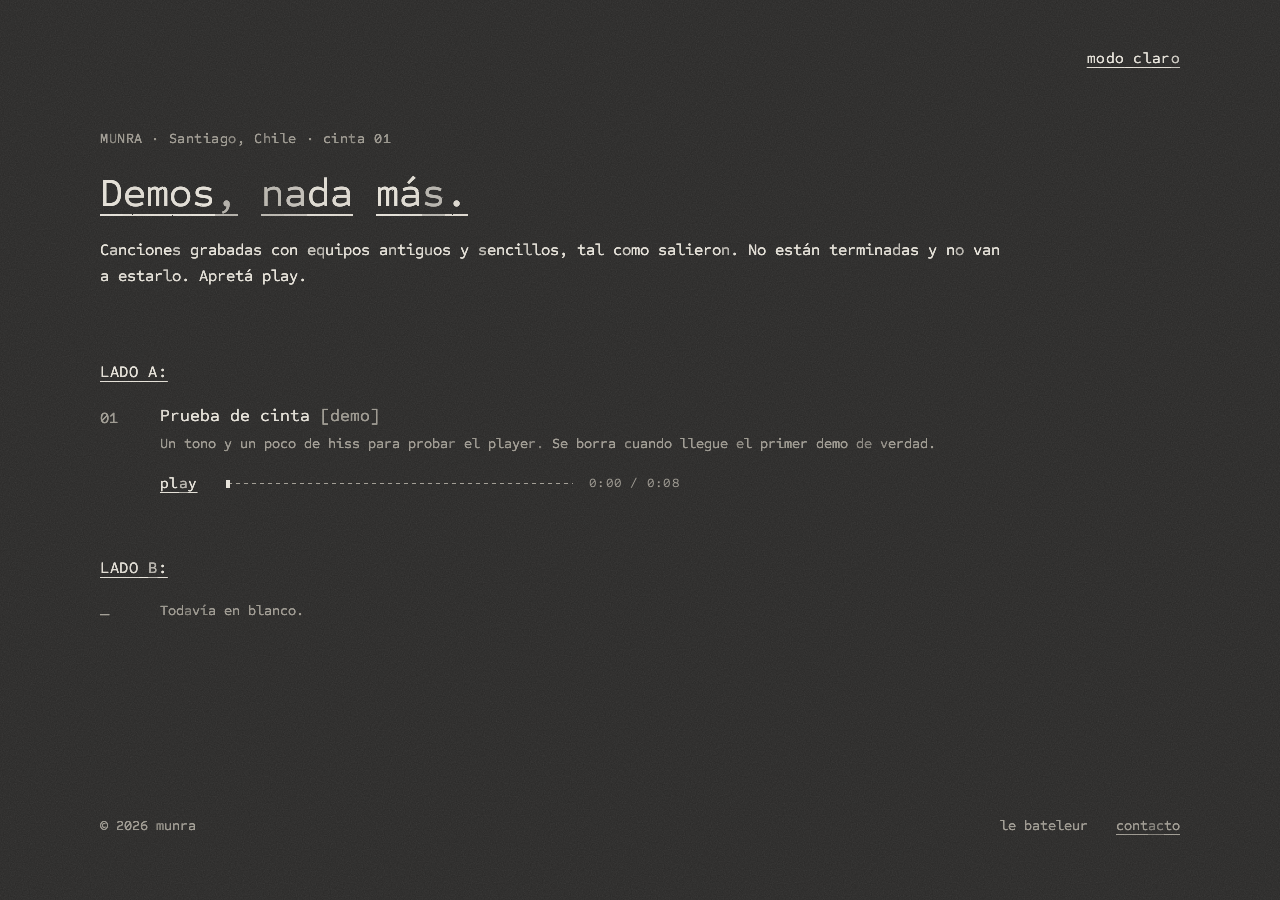
==== index.html @ e231f933 "Tinta más pareja: menos letras cargadas y menos flojas Co-Authored-By: Claude Fable 5.1 <noreply@ant" ====
<!doctype html>
<html lang="es">
<head>
<meta charset="utf-8">
<meta name="viewport" content="width=device-width, initial-scale=1">
<title>munra — demos</title>
<meta name="description" content="Demos grabados con equipos antiguos y sencillos. Para escuchar, nada más. La página hermana de le bateleur.">
<meta property="og:title" content="munra — demos">
<meta property="og:description" content="Demos grabados con equipos antiguos y sencillos. Para escuchar, nada más.">
<meta property="og:type" content="website">
<meta property="og:locale" content="es_CL">
<meta property="og:site_name" content="munra">

<!-- el tema se decide antes de pintar para que no parpadee: lo guardado manda; si no, oscuro -->
<script>
(function(){try{var t=localStorage.getItem('tema')||'oscuro';document.documentElement.dataset.tema=t;}catch(e){}})();
</script>

<link rel="preconnect" href="https://fonts.googleapis.com">
<link rel="preconnect" href="https://fonts.gstatic.com" crossorigin>
<link rel="stylesheet" href="https://fonts.googleapis.com/css2?family=Sometype+Mono:ital,wght@0,400;0,500;1,400&display=swap">
<link rel="stylesheet" href="style.css?v=3">
<script src="maquina.js?v=3" defer></script>
</head>
<body>

<svg class="defs" aria-hidden="true"><defs>
<filter id="tinta" x="-3%" y="-10%" width="106%" height="120%">
<feTurbulence type="fractalNoise" baseFrequency="0.8" numOctaves="2" seed="5" result="n"/>
<feDisplacementMap in="SourceGraphic" in2="n" scale="1.6" xChannelSelector="R" yChannelSelector="G" result="d"/>
<feGaussianBlur in="d" stdDeviation="0.4"/>
</filter>
</defs></svg>

<svg class="grano" aria-hidden="true"><filter id="grano"><feTurbulence type="fractalNoise" baseFrequency="0.85" numOctaves="2" seed="4" stitchTiles="stitch"/><feColorMatrix type="saturate" values="0"/></filter><rect width="100%" height="100%" filter="url(#grano)"/></svg>

<main class="hoja escaneo">

  <button type="button" class="tema-boton" data-tema-boton><span class="u-chico">modo oscuro</span></button>

  <p class="meta">MUNRA &middot; Santiago, Chile &middot; cinta 01</p>

  <h1 class="titulo"><span class="u">Demos,</span> <span class="u">nada</span> <span class="u">más.</span></h1>

  <div class="idea">
    <p>Canciones grabadas con equipos antiguos y sencillos, tal como salieron. No están terminadas y no van a estarlo. Apretá play.</p>
  </div>

  <h2 id="lado-a" class="seccion"><span class="u-chico">LADO A:</span></h2>
  <ol class="lado" aria-labelledby="lado-a">
    <li class="tema">
      <span class="n">01</span>
      <div class="t">
        <div class="nombre">Prueba de cinta <span class="estado">[demo]</span></div>
        <div class="r">Un tono y un poco de hiss para probar el player. Se borra cuando llegue el primer demo de verdad.</div>
        <div class="player">
          <button type="button" class="play" aria-label="play Prueba de cinta"><span class="u-chico">play</span></button>
          <div class="linea" role="slider" tabindex="0" aria-label="posición en la cinta" aria-valuemin="0" aria-valuenow="0"><i class="pos"></i></div>
          <span class="tiempo">0:00 / -:--</span>
        </div>
        <audio preload="metadata" src="temas/prueba.mp3"></audio>
      </div>
    </li>
  </ol>

  <h2 id="lado-b" class="seccion"><span class="u-chico">LADO B:</span></h2>
  <ol class="lado" aria-labelledby="lado-b">
    <li class="tema">
      <span class="n">&mdash;</span>
      <div class="t">
        <div class="r">Todavía en blanco.</div>
      </div>
    </li>
  </ol>

  <div class="aire"></div>

  <footer class="pie">
    <div>&copy; 2026 munra</div>
    <div class="pie-links"><a href="https://lebateleur.cl/">le bateleur</a> <a class="contacto" href="#contacto" data-u="rafasacaan" data-d="gmail.com"><span class="u-chico">contacto</span></a></div>
  </footer>

</main>

<script src="tema.js?v=1" defer></script>
<script src="cinta.js?v=2" defer></script>
</body>
</html>
---- style.css ----
/* munra, v3: la carátula de un cassette, escrita en la misma máquina que
   le bateleur. Una sola letra, Sometype Mono, en dos tonos. El grano de papel
   es un SVG fijo encima de todo; el sangrado de tinta va solo en el titular. */
:root{
  --mono:"Sometype Mono","Courier New",Courier,monospace;
  --papel:#ffffff;
  --tinta:#2b2a27;
  --gris:#5d5a54;
  --grano:0.03;
  --medida:900px;
}
:root[data-tema="oscuro"]{
  --papel:#2b2a29;
  --tinta:#ebe7de;
  --gris:#a39f96;
  --grano:0.10;
}

*{ box-sizing:border-box; margin:0; padding:0; }
h1,h2,h3{ font-size:inherit; font-weight:inherit; line-height:inherit; }

html{ background:var(--papel); }
body{
  font-family:var(--mono);
  font-weight:400;
  color:var(--tinta);
  background:var(--papel);
  font-size:17px;
  line-height:1.5;
  min-height:100vh;
  display:flex;
  flex-direction:column;
  transition:background-color .3s, color .3s;
  -webkit-font-smoothing:antialiased;
}
a{ color:inherit; transition:opacity .2s; }
a:hover{ opacity:.65; }
a:focus-visible, button:focus-visible{ outline:1px solid var(--tinta); outline-offset:4px; }

.grano{
  position:fixed; inset:0; width:100%; height:100%;
  pointer-events:none; opacity:var(--grano); z-index:10;
}
.defs{ position:absolute; width:0; height:0; overflow:hidden; }

.u{ text-decoration:underline; text-underline-offset:.18em; text-decoration-thickness:.06em; }
.u-chico{ text-decoration:underline; text-underline-offset:4px; text-decoration-thickness:.07em; }

/* ---- la hoja ---- */
.hoja{
  width:100%;
  max-width:1280px;
  margin:0 auto;
  padding:128px 100px 64px;
  flex:1 0 auto;
  display:flex;
  flex-direction:column;
  position:relative;
}

.tema-boton, .volver{
  position:absolute; top:36px;
  min-height:44px; display:flex; align-items:center;
  padding:10px 8px;
  font:inherit; font-size:15px; letter-spacing:.02em;
  color:var(--tinta); background:transparent; border:0; cursor:pointer;
  text-decoration:none;
}
.tema-boton{ right:92px; }
.volver{ left:92px; }
.volver > span{ margin-left:8px; }

.meta{ font-size:14px; color:var(--gris); letter-spacing:.04em; }

.titulo{
  padding-top:20px;
  max-width:1000px;
  font-size:clamp(24px,3.4vw,40px);
  line-height:1.2;
  filter:url(#tinta);
}
.titulo .u{ text-underline-offset:7px; }

.idea{ padding-top:20px; max-width:var(--medida); display:flex; flex-direction:column; gap:16px; font-size:16px; line-height:1.6; }

.seccion{ padding-top:56px; font-size:16px; letter-spacing:.04em; }
.seccion:first-of-type{ padding-top:72px; }

/* ---- los temas: la lista escrita a mano en la carátula ---- */
.lado{ padding-top:20px; max-width:980px; list-style:none; display:flex; flex-direction:column; gap:22px; font-size:16px; line-height:1.45; }
.tema{ display:flex; gap:20px; align-items:flex-start; }
.tema audio{ display:none; }
.tema .n{ flex-shrink:0; width:40px; color:var(--gris); padding-top:2px; }
.tema .t{ flex:1; display:flex; flex-direction:column; gap:4px; }
.tema .nombre{ font-size:17px; }
.tema .estado{ color:var(--gris); }
.tema .r{ font-size:14px; line-height:1.5; color:var(--gris); }

/* el player chico: play, una línea de progreso y el tiempo. La línea es
   punteada como escrita a máquina; lo ya escuchado se rellena sólido. */
.player{ display:flex; align-items:center; gap:16px; padding-top:10px; max-width:520px; }
.play{
  flex-shrink:0; min-width:52px; min-height:32px;
  font:inherit; font-size:15px; letter-spacing:.02em;
  color:var(--tinta); background:transparent; border:0; cursor:pointer;
  text-align:left; padding:2px 0;
}
.linea{
  position:relative; flex:1; height:24px; cursor:pointer; touch-action:none;
  background:repeating-linear-gradient(to right, var(--gris) 0 4px, transparent 4px 8px) center / 100% 1px no-repeat;
}
.linea .pos{
  position:absolute; left:0; top:50%; height:2px; width:0; margin-top:-1px;
  background:var(--tinta); display:block; pointer-events:none;
}
.linea .pos::after{
  content:""; position:absolute; right:-2px; top:-3px; width:4px; height:8px; background:var(--tinta);
}
.tiempo{ flex-shrink:0; font-size:13px; color:var(--gris); letter-spacing:.02em; font-variant-numeric:tabular-nums; }
.tema[data-estado="sonando"] .play{ animation:led 1.6s ease-in-out infinite; }
@keyframes led{ 0%,100%{ opacity:1; } 50%{ opacity:.45; } }

.aire{ flex-grow:1; min-height:72px; }

.pie{
  display:flex; justify-content:space-between; align-items:baseline;
  padding-top:0; font-size:14px; color:var(--gris);
}
.pie a{ text-decoration:none; color:var(--gris); }
.pie-links{ display:flex; gap:28px; }

/* ---- 404 ---- */
.nada{ padding-top:56px; max-width:var(--medida); font-size:22px; line-height:1.55; }
.nada p + p{ margin-top:1.2em; }

@media (max-width:760px){
  .hoja{ padding:96px 28px 36px; }
  .tema-boton{ top:8px; right:20px; font-size:13px; }
  .volver{ top:8px; left:20px; font-size:13px; }
  .titulo .u, .titulo .u .g{ text-underline-offset:5px; }
  .aire{ min-height:48px; }
  .pie{ font-size:12px; }
  .pie-links{ gap:16px; }
  .seccion{ padding-top:48px; font-size:15px; }
  .seccion:first-of-type{ padding-top:52px; }
  .idea{ font-size:15px; }
  .lado{ font-size:15px; gap:18px; }
  .tema{ gap:14px; }
  .tema .n{ width:32px; }
  .tema .nombre{ font-size:16px; }
  .tema .r{ font-size:13px; }
  .play{ min-width:48px; font-size:14px; }
  .player{ gap:12px; }
  .tiempo{ font-size:12px; }
}

/* ---- la hoja escaneada: cada letra con su peso de tinta, derechas ---- */
.pal{ white-space:nowrap; }
.g{
  display:inline-block;
  opacity:var(--op,1);
  text-shadow:0 0 var(--peso,0) currentColor, 0 0 var(--peso,0) currentColor;
}
.u .g{ text-decoration:underline; text-underline-offset:8px; text-decoration-thickness:.06em; }
.u-chico .g{ text-decoration:underline; text-underline-offset:4px; text-decoration-thickness:.07em; }
.mancha{
  position:absolute; display:block;
  background:var(--tinta);
  filter:blur(.3px);
  pointer-events:none;
}
@media (prefers-reduced-motion: reduce){ .tema[data-estado="sonando"] .play{ animation:none; } }
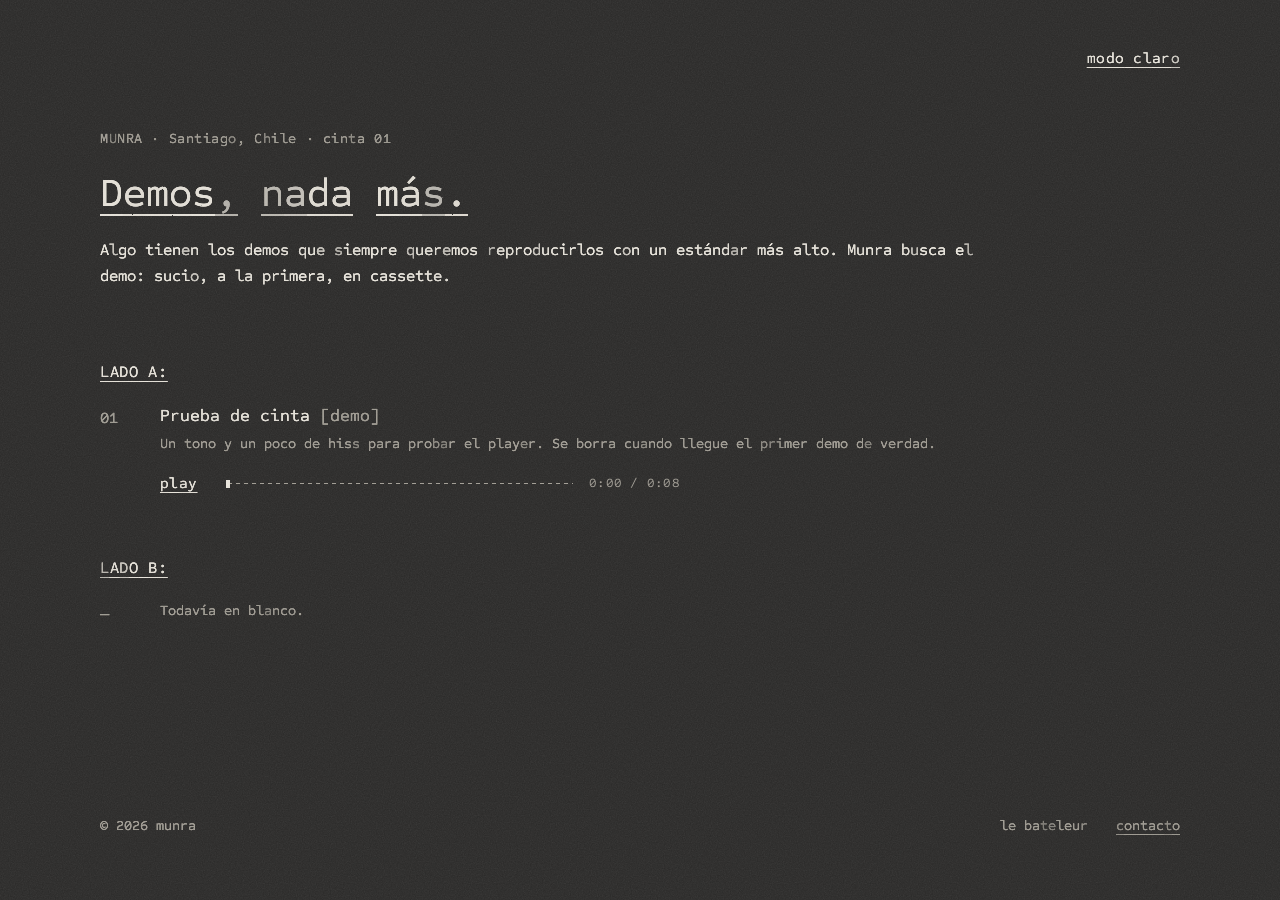
==== commit 1c6d0551: "La idea central: Munra busca el demo Co-Authored-By: Claude Fable 5.1 <noreply@anthropic.com>" ====
--- a/index.html
+++ b/index.html
@@ -4,9 +4,9 @@
 <meta charset="utf-8">
 <meta name="viewport" content="width=device-width, initial-scale=1">
 <title>munra — demos</title>
-<meta name="description" content="Demos grabados con equipos antiguos y sencillos. Para escuchar, nada más. La página hermana de le bateleur.">
+<meta name="description" content="Algo tienen los demos que siempre queremos reproducirlos con un estándar más alto. Munra busca el demo: sucio, a la primera, en cassette.">
 <meta property="og:title" content="munra — demos">
-<meta property="og:description" content="Demos grabados con equipos antiguos y sencillos. Para escuchar, nada más.">
+<meta property="og:description" content="Algo tienen los demos que siempre queremos reproducirlos con un estándar más alto. Munra busca el demo: sucio, a la primera, en cassette.">
 <meta property="og:type" content="website">
 <meta property="og:locale" content="es_CL">
 <meta property="og:site_name" content="munra">
@@ -43,7 +43,7 @@
   <h1 class="titulo"><span class="u">Demos,</span> <span class="u">nada</span> <span class="u">más.</span></h1>
 
   <div class="idea">
-    <p>Canciones grabadas con equipos antiguos y sencillos, tal como salieron. No están terminadas y no van a estarlo. Apretá play.</p>
+    <p>Algo tienen los demos que siempre queremos reproducirlos con un estándar más alto. Munra busca el demo: sucio, a la primera, en cassette.</p>
   </div>
 
   <h2 id="lado-a" class="seccion"><span class="u-chico">LADO A:</span></h2>
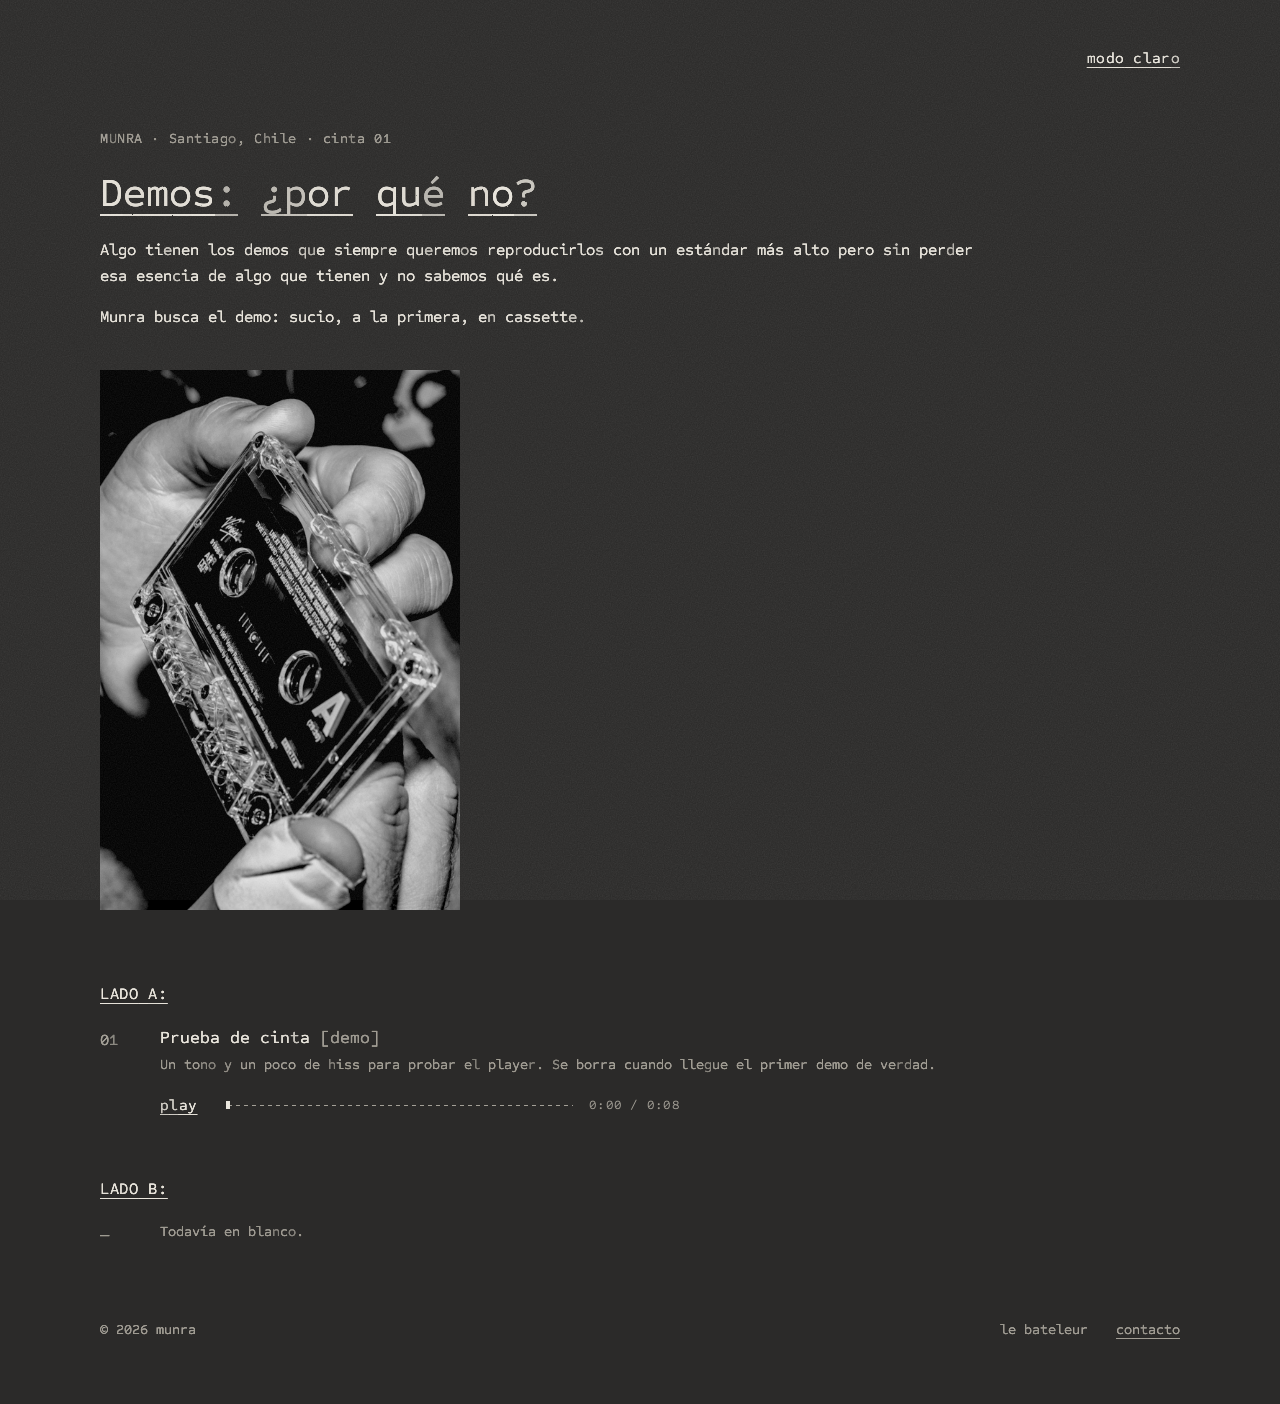
==== commit 3f457983: "Foto del cassette, texto nuevo y título: Demos: ¿por qué no? Co-Authored-By: Claude Fable 5.1 <norep" ====
--- a/index.html
+++ b/index.html
@@ -3,10 +3,10 @@
 <head>
 <meta charset="utf-8">
 <meta name="viewport" content="width=device-width, initial-scale=1">
-<title>munra — demos</title>
-<meta name="description" content="Algo tienen los demos que siempre queremos reproducirlos con un estándar más alto. Munra busca el demo: sucio, a la primera, en cassette.">
-<meta property="og:title" content="munra — demos">
-<meta property="og:description" content="Algo tienen los demos que siempre queremos reproducirlos con un estándar más alto. Munra busca el demo: sucio, a la primera, en cassette.">
+<title>Demos: ¿por qué no? — munra</title>
+<meta name="description" content="Algo tienen los demos que siempre queremos reproducirlos con un estándar más alto pero sin perder esa esencia de algo que tienen y no sabemos qué es. Munra busca el demo: sucio, a la primera, en cassette.">
+<meta property="og:title" content="Demos: ¿por qué no? — munra">
+<meta property="og:description" content="Algo tienen los demos que siempre queremos reproducirlos con un estándar más alto pero sin perder esa esencia de algo que tienen y no sabemos qué es. Munra busca el demo: sucio, a la primera, en cassette.">
 <meta property="og:type" content="website">
 <meta property="og:locale" content="es_CL">
 <meta property="og:site_name" content="munra">
@@ -19,7 +19,7 @@
 <link rel="preconnect" href="https://fonts.googleapis.com">
 <link rel="preconnect" href="https://fonts.gstatic.com" crossorigin>
 <link rel="stylesheet" href="https://fonts.googleapis.com/css2?family=Sometype+Mono:ital,wght@0,400;0,500;1,400&display=swap">
-<link rel="stylesheet" href="style.css?v=3">
+<link rel="stylesheet" href="style.css?v=4">
 <script src="maquina.js?v=3" defer></script>
 </head>
 <body>
@@ -40,11 +40,14 @@
 
   <p class="meta">MUNRA &middot; Santiago, Chile &middot; cinta 01</p>
 
-  <h1 class="titulo"><span class="u">Demos,</span> <span class="u">nada</span> <span class="u">más.</span></h1>
+  <h1 class="titulo"><span class="u">Demos:</span> <span class="u">¿por</span> <span class="u">qué</span> <span class="u">no?</span></h1>
 
   <div class="idea">
-    <p>Algo tienen los demos que siempre queremos reproducirlos con un estándar más alto. Munra busca el demo: sucio, a la primera, en cassette.</p>
+    <p>Algo tienen los demos que siempre queremos reproducirlos con un estándar más alto pero sin perder esa esencia de algo que tienen y no sabemos qué es.</p>
+    <p>Munra busca el demo: sucio, a la primera, en cassette.</p>
   </div>
+
+  <figure class="foto"><img src="fotos/cassette.jpg" alt="Una mano sostiene un cassette transparente, lado A" width="1000" height="1500" loading="lazy"></figure>
 
   <h2 id="lado-a" class="seccion"><span class="u-chico">LADO A:</span></h2>
   <ol class="lado" aria-labelledby="lado-a">
--- a/style.css
+++ b/style.css
@@ -86,6 +86,11 @@
 .seccion{ padding-top:56px; font-size:16px; letter-spacing:.04em; }
 .seccion:first-of-type{ padding-top:72px; }
 
+/* la foto: una sola, pegada en la carátula como en un J-card */
+.foto{ margin:0; padding-top:40px; max-width:360px; }
+.foto img{ display:block; width:100%; height:auto; filter:grayscale(1) contrast(1.05); }
+:root[data-tema="claro"] .foto img{ opacity:.92; }
+
 /* ---- los temas: la lista escrita a mano en la carátula ---- */
 .lado{ padding-top:20px; max-width:980px; list-style:none; display:flex; flex-direction:column; gap:22px; font-size:16px; line-height:1.45; }
 .tema{ display:flex; gap:20px; align-items:flex-start; }
@@ -143,6 +148,7 @@
   .pie-links{ gap:16px; }
   .seccion{ padding-top:48px; font-size:15px; }
   .seccion:first-of-type{ padding-top:52px; }
+  .foto{ padding-top:28px; max-width:260px; }
   .idea{ font-size:15px; }
   .lado{ font-size:15px; gap:18px; }
   .tema{ gap:14px; }
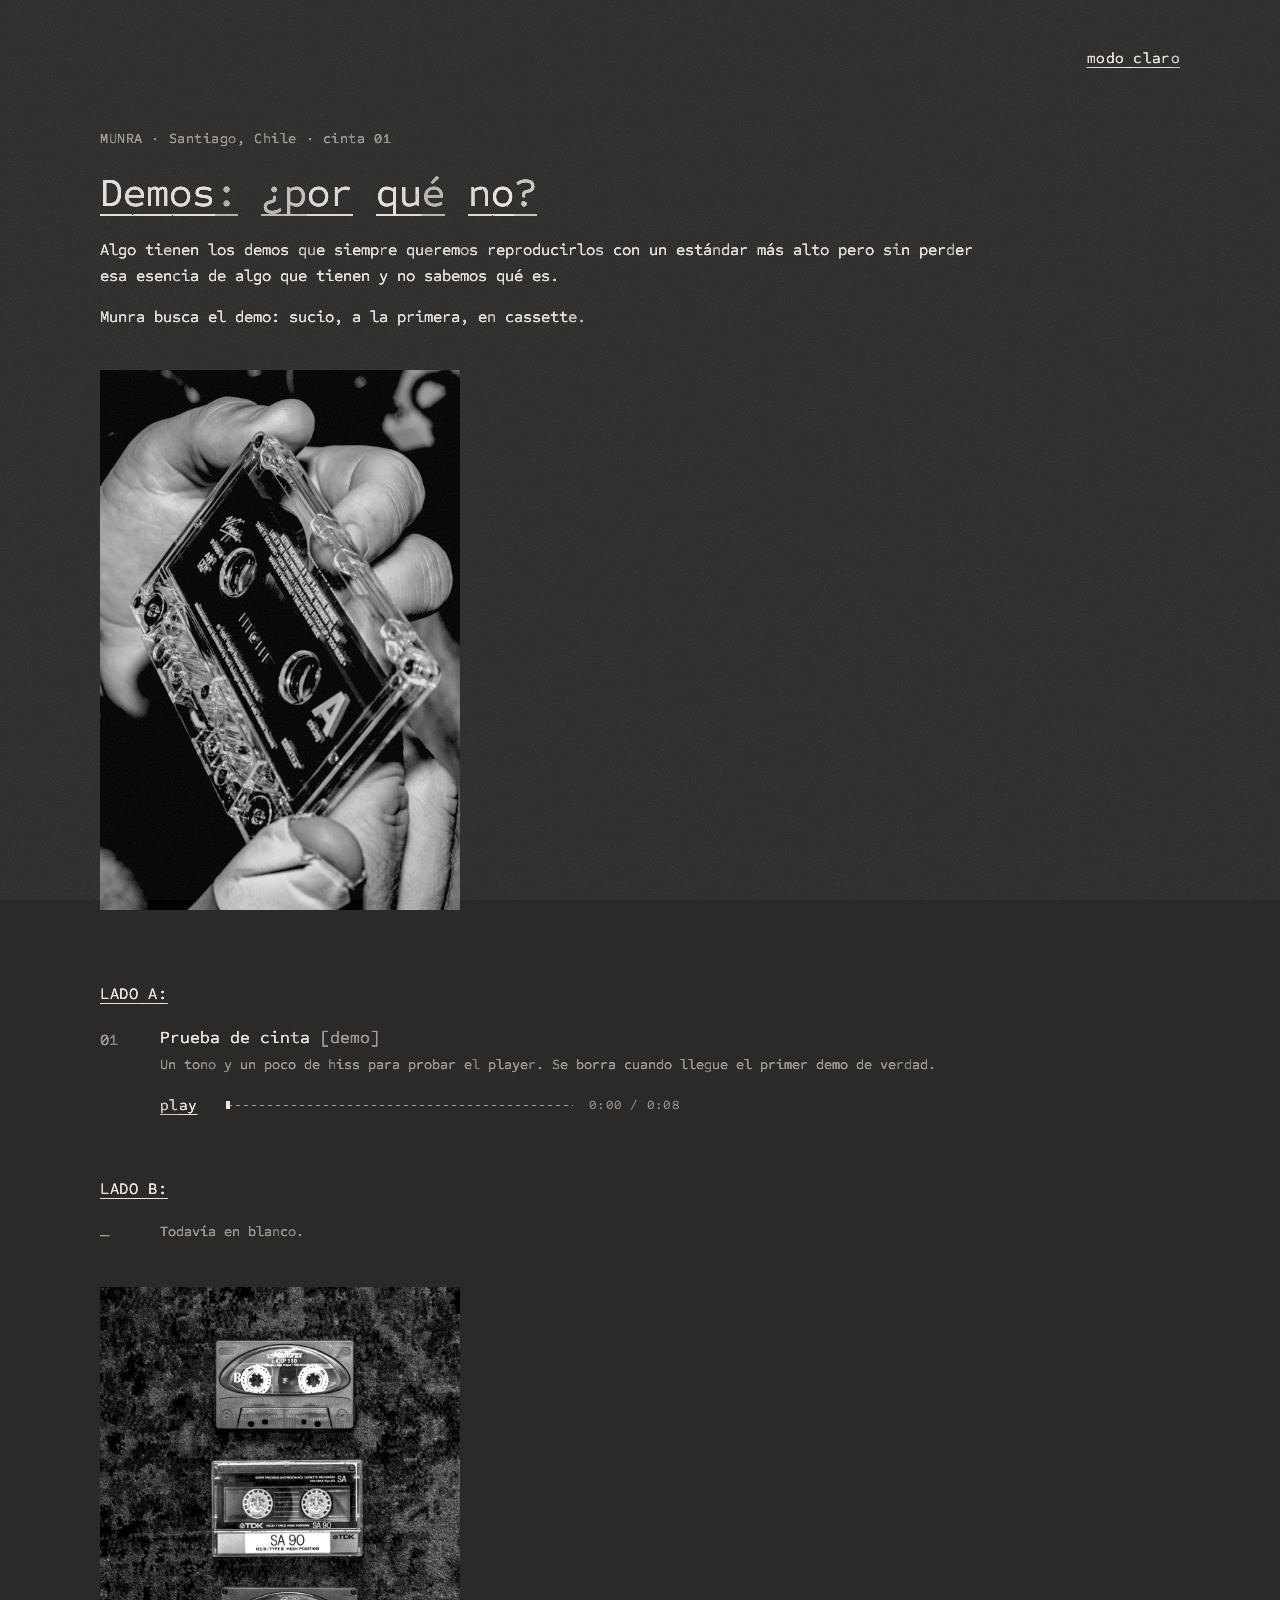
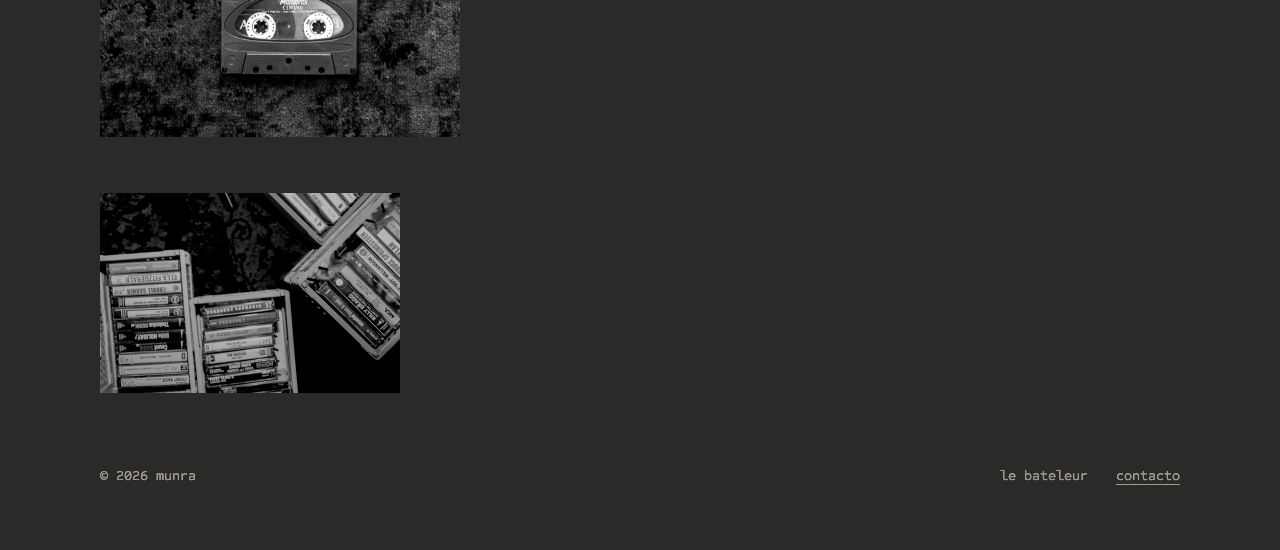
==== commit ee492996: "Dos fotos más: cassettes cromo en lado B, la caja al pie Co-Authored-By: Claude Fable 5.1 <noreply@a" ====
--- a/index.html
+++ b/index.html
@@ -19,7 +19,7 @@
 <link rel="preconnect" href="https://fonts.googleapis.com">
 <link rel="preconnect" href="https://fonts.gstatic.com" crossorigin>
 <link rel="stylesheet" href="https://fonts.googleapis.com/css2?family=Sometype+Mono:ital,wght@0,400;0,500;1,400&display=swap">
-<link rel="stylesheet" href="style.css?v=4">
+<link rel="stylesheet" href="style.css?v=5">
 <script src="maquina.js?v=3" defer></script>
 </head>
 <body>
@@ -76,6 +76,10 @@
     </li>
   </ol>
 
+  <figure class="foto"><img src="fotos/cromo.jpg" alt="Tres cassettes en columna sobre una alfombra" width="1000" height="1250" loading="lazy"></figure>
+
+  <figure class="foto foto-pie"><img src="fotos/caja.jpg" alt="Una caja de cassettes con rótulos escritos a mano" width="1200" height="800" loading="lazy"></figure>
+
   <div class="aire"></div>
 
   <footer class="pie">
--- a/style.css
+++ b/style.css
@@ -90,6 +90,7 @@
 .foto{ margin:0; padding-top:40px; max-width:360px; }
 .foto img{ display:block; width:100%; height:auto; filter:grayscale(1) contrast(1.05); }
 :root[data-tema="claro"] .foto img{ opacity:.92; }
+.foto-pie{ padding-top:56px; max-width:300px; }
 
 /* ---- los temas: la lista escrita a mano en la carátula ---- */
 .lado{ padding-top:20px; max-width:980px; list-style:none; display:flex; flex-direction:column; gap:22px; font-size:16px; line-height:1.45; }
@@ -149,6 +150,7 @@
   .seccion{ padding-top:48px; font-size:15px; }
   .seccion:first-of-type{ padding-top:52px; }
   .foto{ padding-top:28px; max-width:260px; }
+  .foto-pie{ padding-top:40px; max-width:220px; }
   .idea{ font-size:15px; }
   .lado{ font-size:15px; gap:18px; }
   .tema{ gap:14px; }
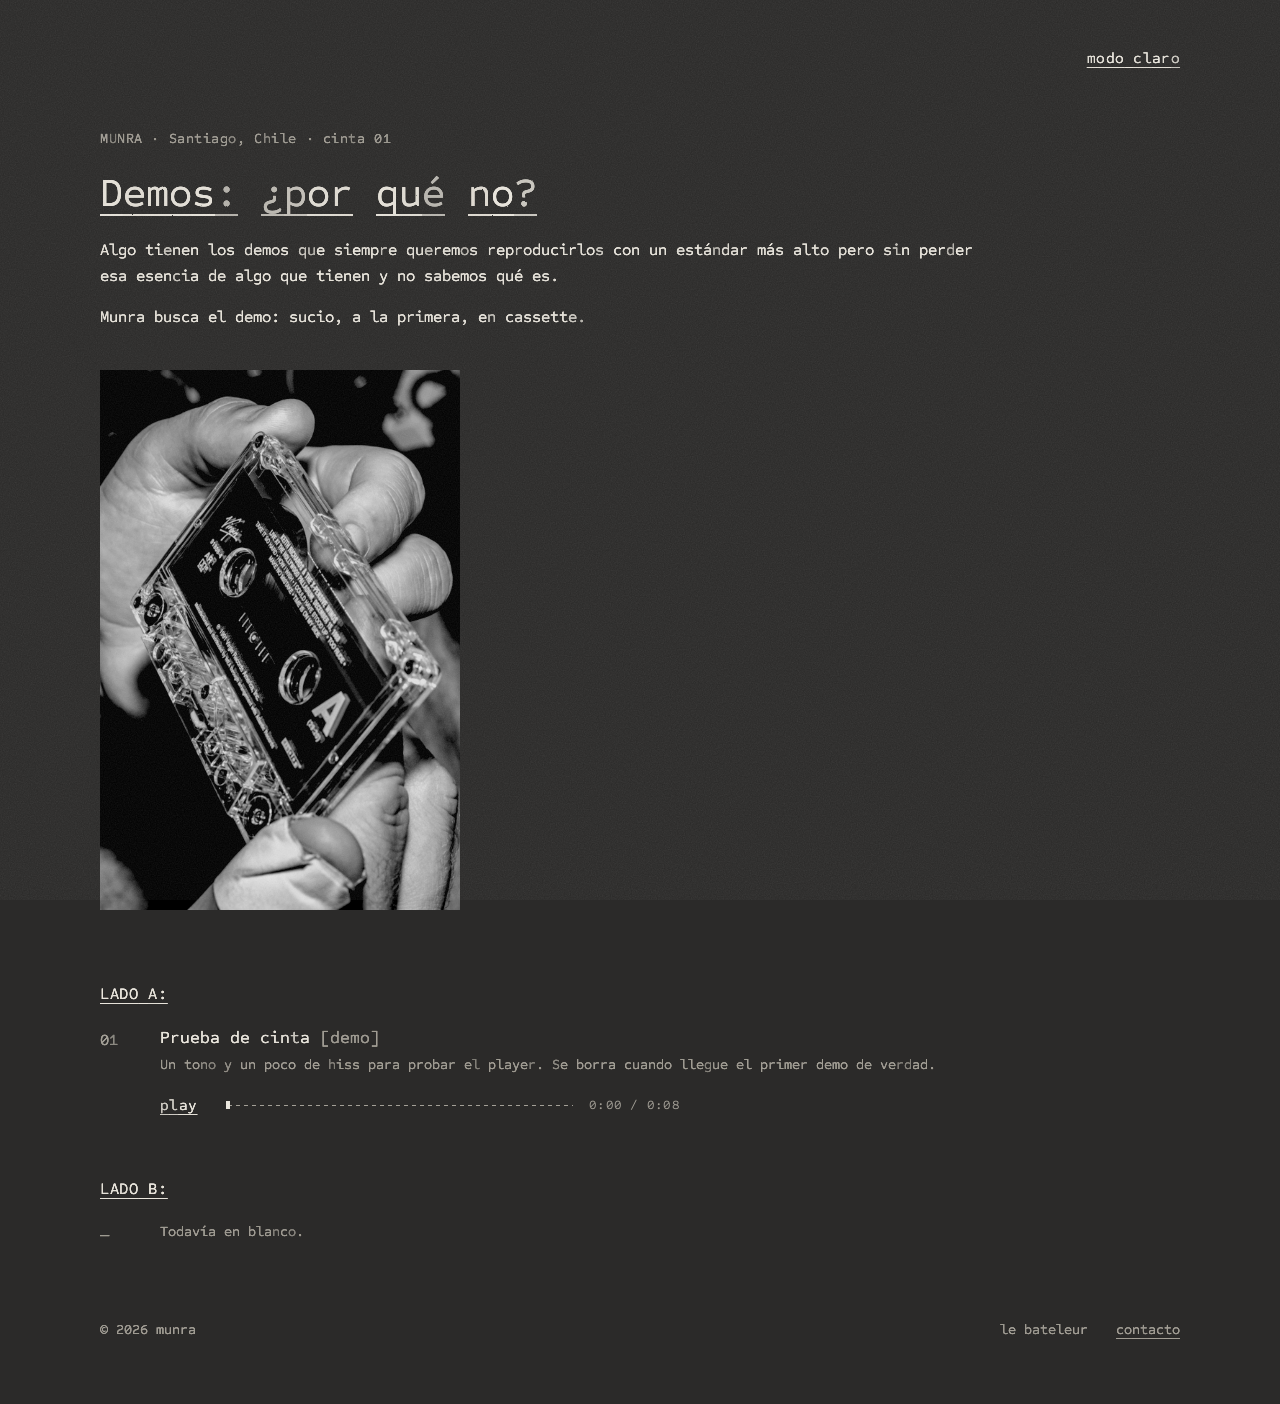
==== commit bf8fa435: "Revert "Dos fotos más: cassettes cromo en lado B, la caja al pie" This reverts commit ee492996c1060d" ====
--- a/index.html
+++ b/index.html
@@ -19,7 +19,7 @@
 <link rel="preconnect" href="https://fonts.googleapis.com">
 <link rel="preconnect" href="https://fonts.gstatic.com" crossorigin>
 <link rel="stylesheet" href="https://fonts.googleapis.com/css2?family=Sometype+Mono:ital,wght@0,400;0,500;1,400&display=swap">
-<link rel="stylesheet" href="style.css?v=5">
+<link rel="stylesheet" href="style.css?v=4">
 <script src="maquina.js?v=3" defer></script>
 </head>
 <body>
@@ -76,10 +76,6 @@
     </li>
   </ol>
 
-  <figure class="foto"><img src="fotos/cromo.jpg" alt="Tres cassettes en columna sobre una alfombra" width="1000" height="1250" loading="lazy"></figure>
-
-  <figure class="foto foto-pie"><img src="fotos/caja.jpg" alt="Una caja de cassettes con rótulos escritos a mano" width="1200" height="800" loading="lazy"></figure>
-
   <div class="aire"></div>
 
   <footer class="pie">
--- a/style.css
+++ b/style.css
@@ -90,7 +90,6 @@
 .foto{ margin:0; padding-top:40px; max-width:360px; }
 .foto img{ display:block; width:100%; height:auto; filter:grayscale(1) contrast(1.05); }
 :root[data-tema="claro"] .foto img{ opacity:.92; }
-.foto-pie{ padding-top:56px; max-width:300px; }
 
 /* ---- los temas: la lista escrita a mano en la carátula ---- */
 .lado{ padding-top:20px; max-width:980px; list-style:none; display:flex; flex-direction:column; gap:22px; font-size:16px; line-height:1.45; }
@@ -150,7 +149,6 @@
   .seccion{ padding-top:48px; font-size:15px; }
   .seccion:first-of-type{ padding-top:52px; }
   .foto{ padding-top:28px; max-width:260px; }
-  .foto-pie{ padding-top:40px; max-width:220px; }
   .idea{ font-size:15px; }
   .lado{ font-size:15px; gap:18px; }
   .tema{ gap:14px; }
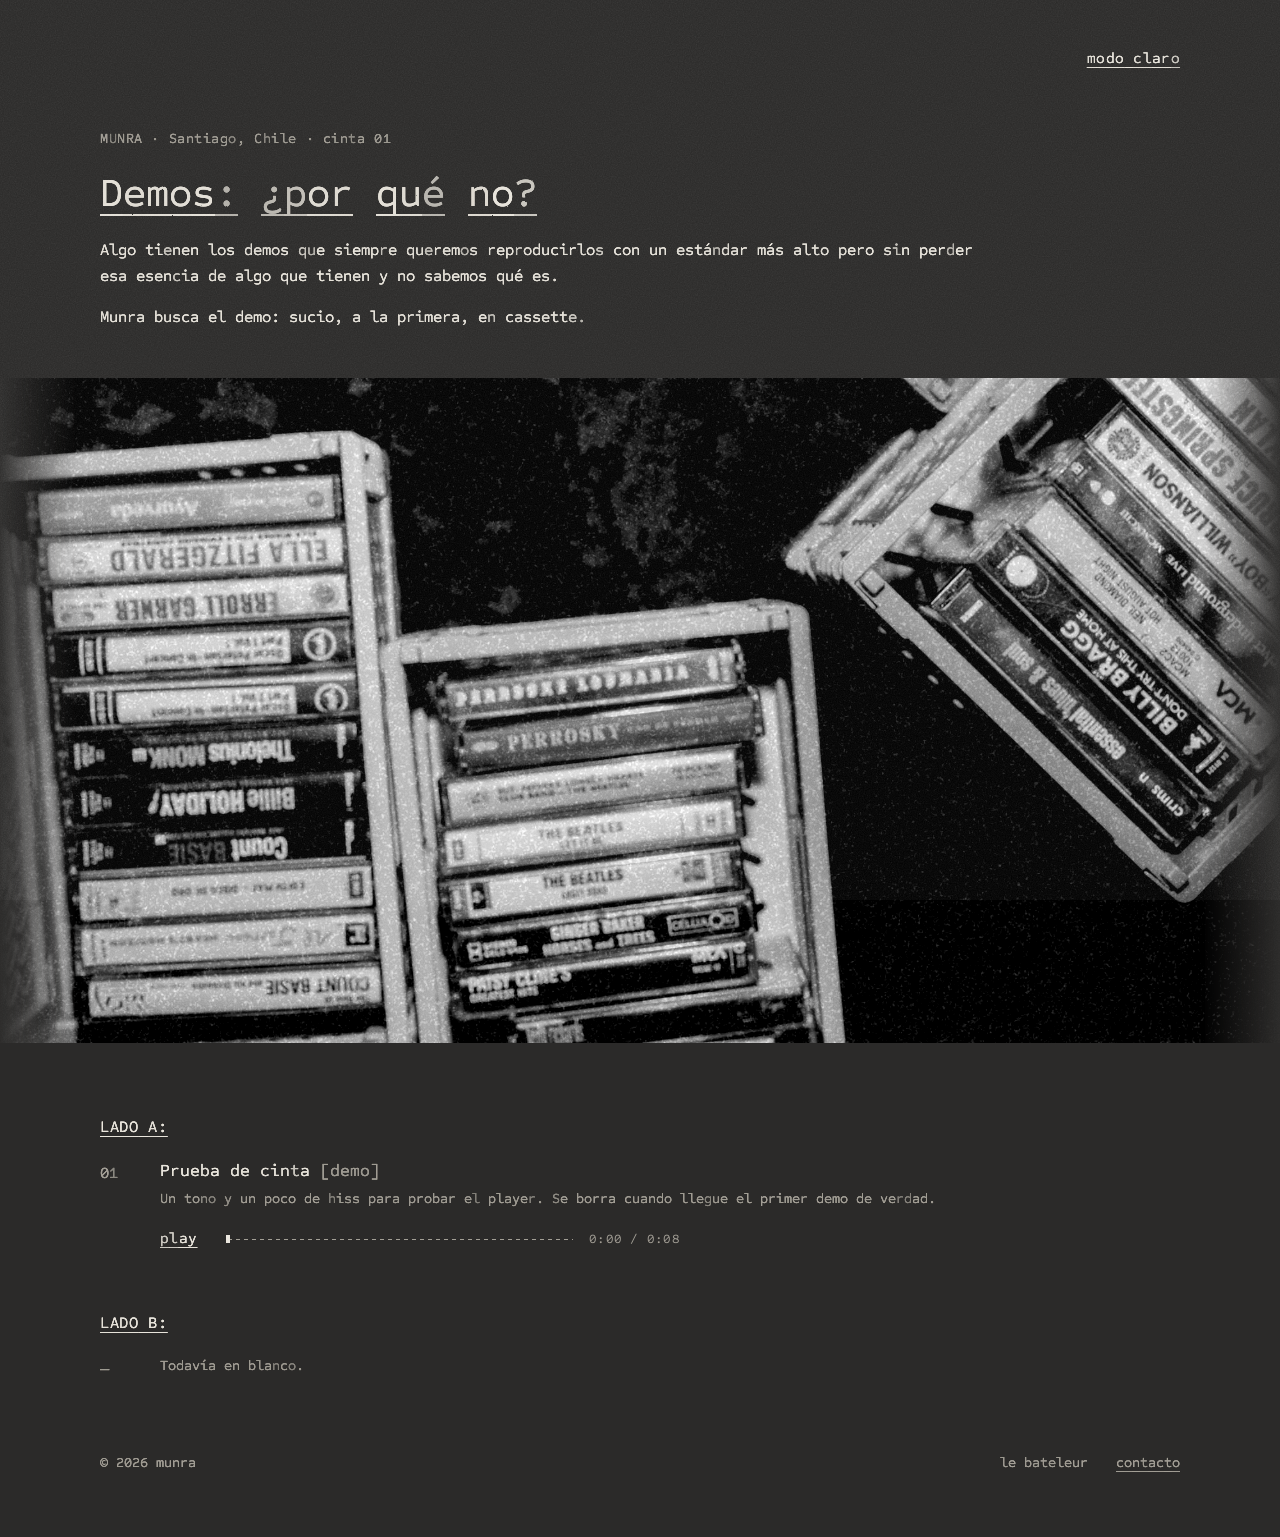
==== commit 44460902: "La foto: las cajas de cassettes, ancha y con el grano reventado Co-Authored-By: Claude Fable 5.1 <no" ====
--- a/index.html
+++ b/index.html
@@ -19,7 +19,7 @@
 <link rel="preconnect" href="https://fonts.googleapis.com">
 <link rel="preconnect" href="https://fonts.gstatic.com" crossorigin>
 <link rel="stylesheet" href="https://fonts.googleapis.com/css2?family=Sometype+Mono:ital,wght@0,400;0,500;1,400&display=swap">
-<link rel="stylesheet" href="style.css?v=4">
+<link rel="stylesheet" href="style.css?v=5">
 <script src="maquina.js?v=3" defer></script>
 </head>
 <body>
@@ -47,7 +47,7 @@
     <p>Munra busca el demo: sucio, a la primera, en cassette.</p>
   </div>
 
-  <figure class="foto"><img src="fotos/cassette.jpg" alt="Una mano sostiene un cassette transparente, lado A" width="1000" height="1500" loading="lazy"></figure>
+  <figure class="foto foto-ancha"><img src="fotos/caja.jpg" alt="Tres cajas con cassettes, rotulados a mano" width="2000" height="1040"></figure>
 
   <h2 id="lado-a" class="seccion"><span class="u-chico">LADO A:</span></h2>
   <ol class="lado" aria-labelledby="lado-a">
--- a/style.css
+++ b/style.css
@@ -86,10 +86,24 @@
 .seccion{ padding-top:56px; font-size:16px; letter-spacing:.04em; }
 .seccion:first-of-type{ padding-top:72px; }
 
-/* la foto: una sola, pegada en la carátula como en un J-card */
-.foto{ margin:0; padding-top:40px; max-width:360px; }
-.foto img{ display:block; width:100%; height:auto; filter:grayscale(1) contrast(1.05); }
-:root[data-tema="claro"] .foto img{ opacity:.92; }
+/* la foto: una sola, ancha, que se sale del margen del texto. Va en gris
+   con el grano reventado: el de la imagen y otro encima, más grueso. */
+.foto{ margin:0; padding-top:40px; }
+.foto-ancha{ position:relative; margin:0 -100px; padding-top:48px; }
+.foto-ancha img{
+  display:block; width:100%; height:auto;
+  filter:grayscale(1) contrast(1.12);
+  -webkit-mask-image:linear-gradient(to right, transparent, #000 6%, #000 94%, transparent);
+  mask-image:linear-gradient(to right, transparent, #000 6%, #000 94%, transparent);
+}
+.foto-ancha::after{
+  content:""; position:absolute; inset:48px 0 0; pointer-events:none;
+  background:url("data:image/svg+xml,%3Csvg xmlns='http://www.w3.org/2000/svg' width='300' height='300'%3E%3Cfilter id='g'%3E%3CfeTurbulence type='fractalNoise' baseFrequency='0.9' numOctaves='3' seed='11' stitchTiles='stitch'/%3E%3CfeColorMatrix type='saturate' values='0'/%3E%3C/filter%3E%3Crect width='100%25' height='100%25' filter='url(%23g)'/%3E%3C/svg%3E");
+  background-size:300px 300px;
+  opacity:.28; mix-blend-mode:overlay;
+}
+:root[data-tema="claro"] .foto-ancha img{ opacity:.9; }
+:root[data-tema="claro"] .foto-ancha::after{ opacity:.18; }
 
 /* ---- los temas: la lista escrita a mano en la carátula ---- */
 .lado{ padding-top:20px; max-width:980px; list-style:none; display:flex; flex-direction:column; gap:22px; font-size:16px; line-height:1.45; }
@@ -148,7 +162,8 @@
   .pie-links{ gap:16px; }
   .seccion{ padding-top:48px; font-size:15px; }
   .seccion:first-of-type{ padding-top:52px; }
-  .foto{ padding-top:28px; max-width:260px; }
+  .foto-ancha{ margin:0 -28px; padding-top:32px; }
+  .foto-ancha::after{ top:32px; }
   .idea{ font-size:15px; }
   .lado{ font-size:15px; gap:18px; }
   .tema{ gap:14px; }
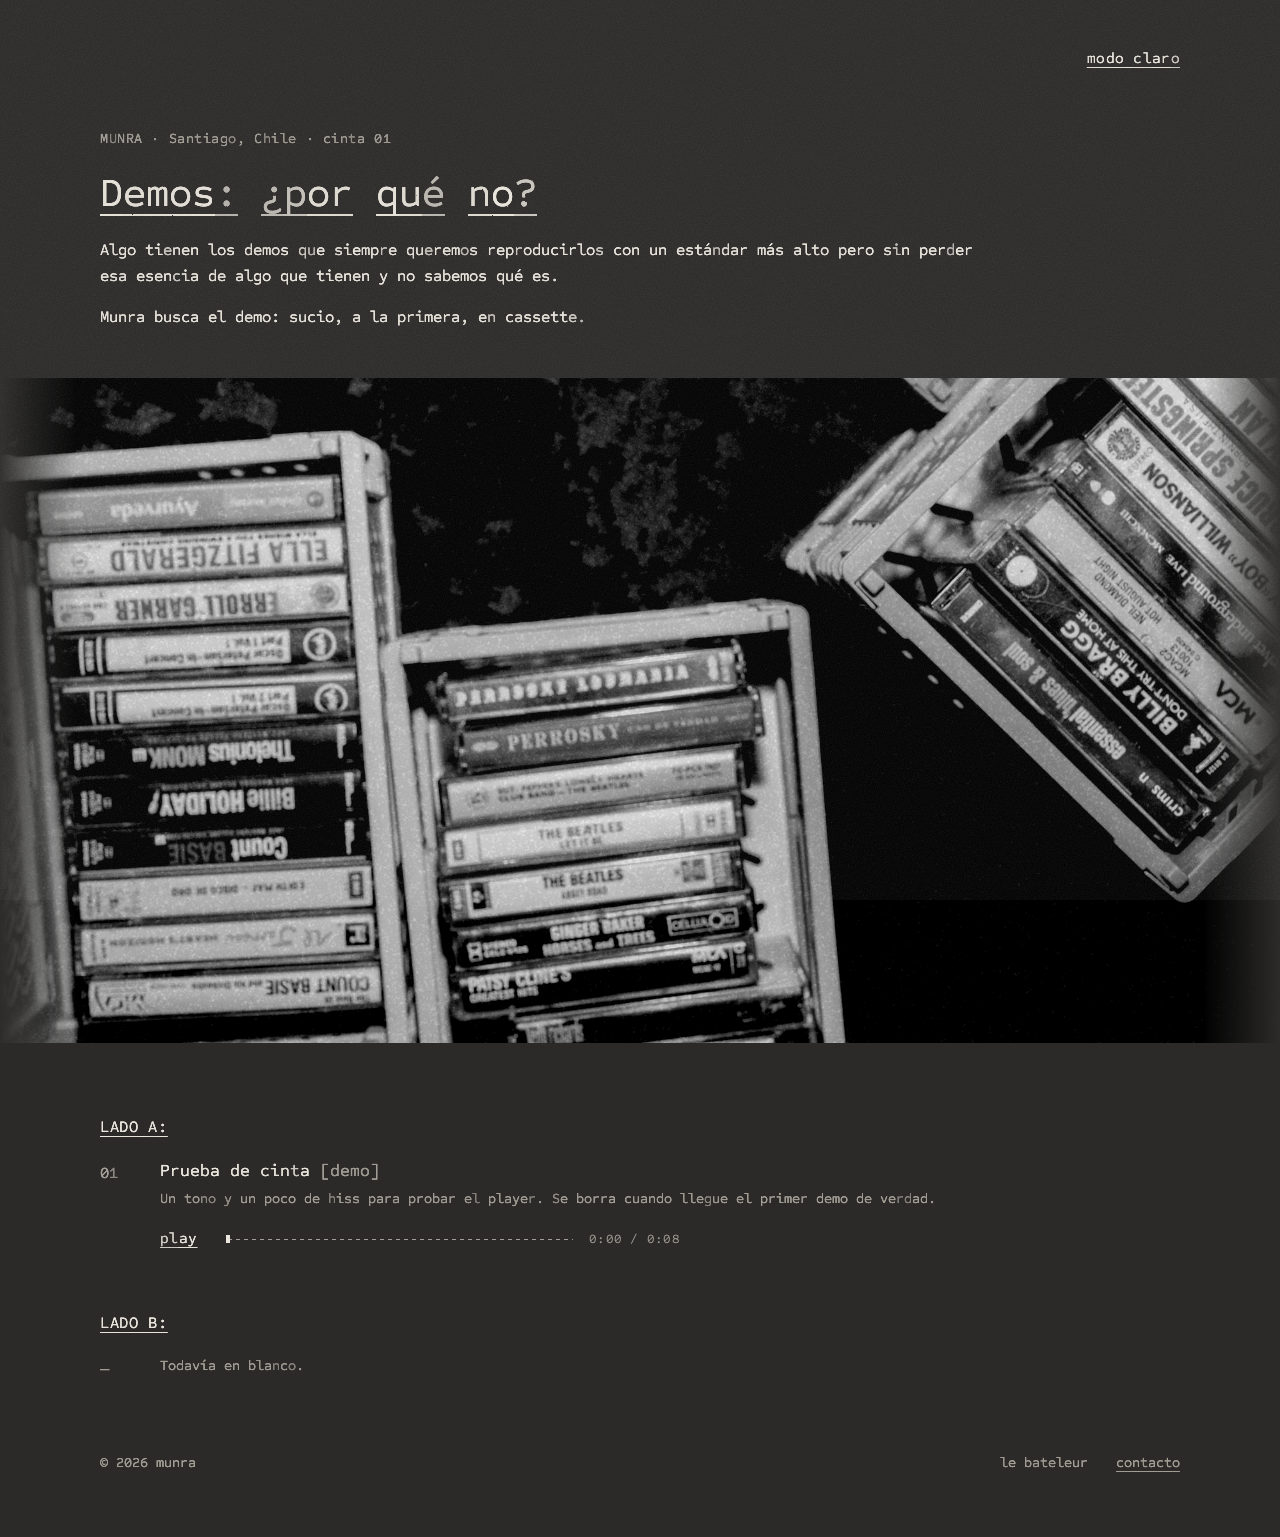
==== commit 155c4b9f: "Foto: menos grano, más suave Co-Authored-By: Claude Fable 5.1 <noreply@anthropic.com>" ====
--- a/index.html
+++ b/index.html
@@ -19,7 +19,7 @@
 <link rel="preconnect" href="https://fonts.googleapis.com">
 <link rel="preconnect" href="https://fonts.gstatic.com" crossorigin>
 <link rel="stylesheet" href="https://fonts.googleapis.com/css2?family=Sometype+Mono:ital,wght@0,400;0,500;1,400&display=swap">
-<link rel="stylesheet" href="style.css?v=5">
+<link rel="stylesheet" href="style.css?v=6">
 <script src="maquina.js?v=3" defer></script>
 </head>
 <body>
--- a/style.css
+++ b/style.css
@@ -100,10 +100,10 @@
   content:""; position:absolute; inset:48px 0 0; pointer-events:none;
   background:url("data:image/svg+xml,%3Csvg xmlns='http://www.w3.org/2000/svg' width='300' height='300'%3E%3Cfilter id='g'%3E%3CfeTurbulence type='fractalNoise' baseFrequency='0.9' numOctaves='3' seed='11' stitchTiles='stitch'/%3E%3CfeColorMatrix type='saturate' values='0'/%3E%3C/filter%3E%3Crect width='100%25' height='100%25' filter='url(%23g)'/%3E%3C/svg%3E");
   background-size:300px 300px;
-  opacity:.28; mix-blend-mode:overlay;
+  opacity:.16; mix-blend-mode:overlay;
 }
 :root[data-tema="claro"] .foto-ancha img{ opacity:.9; }
-:root[data-tema="claro"] .foto-ancha::after{ opacity:.18; }
+:root[data-tema="claro"] .foto-ancha::after{ opacity:.10; }
 
 /* ---- los temas: la lista escrita a mano en la carátula ---- */
 .lado{ padding-top:20px; max-width:980px; list-style:none; display:flex; flex-direction:column; gap:22px; font-size:16px; line-height:1.45; }
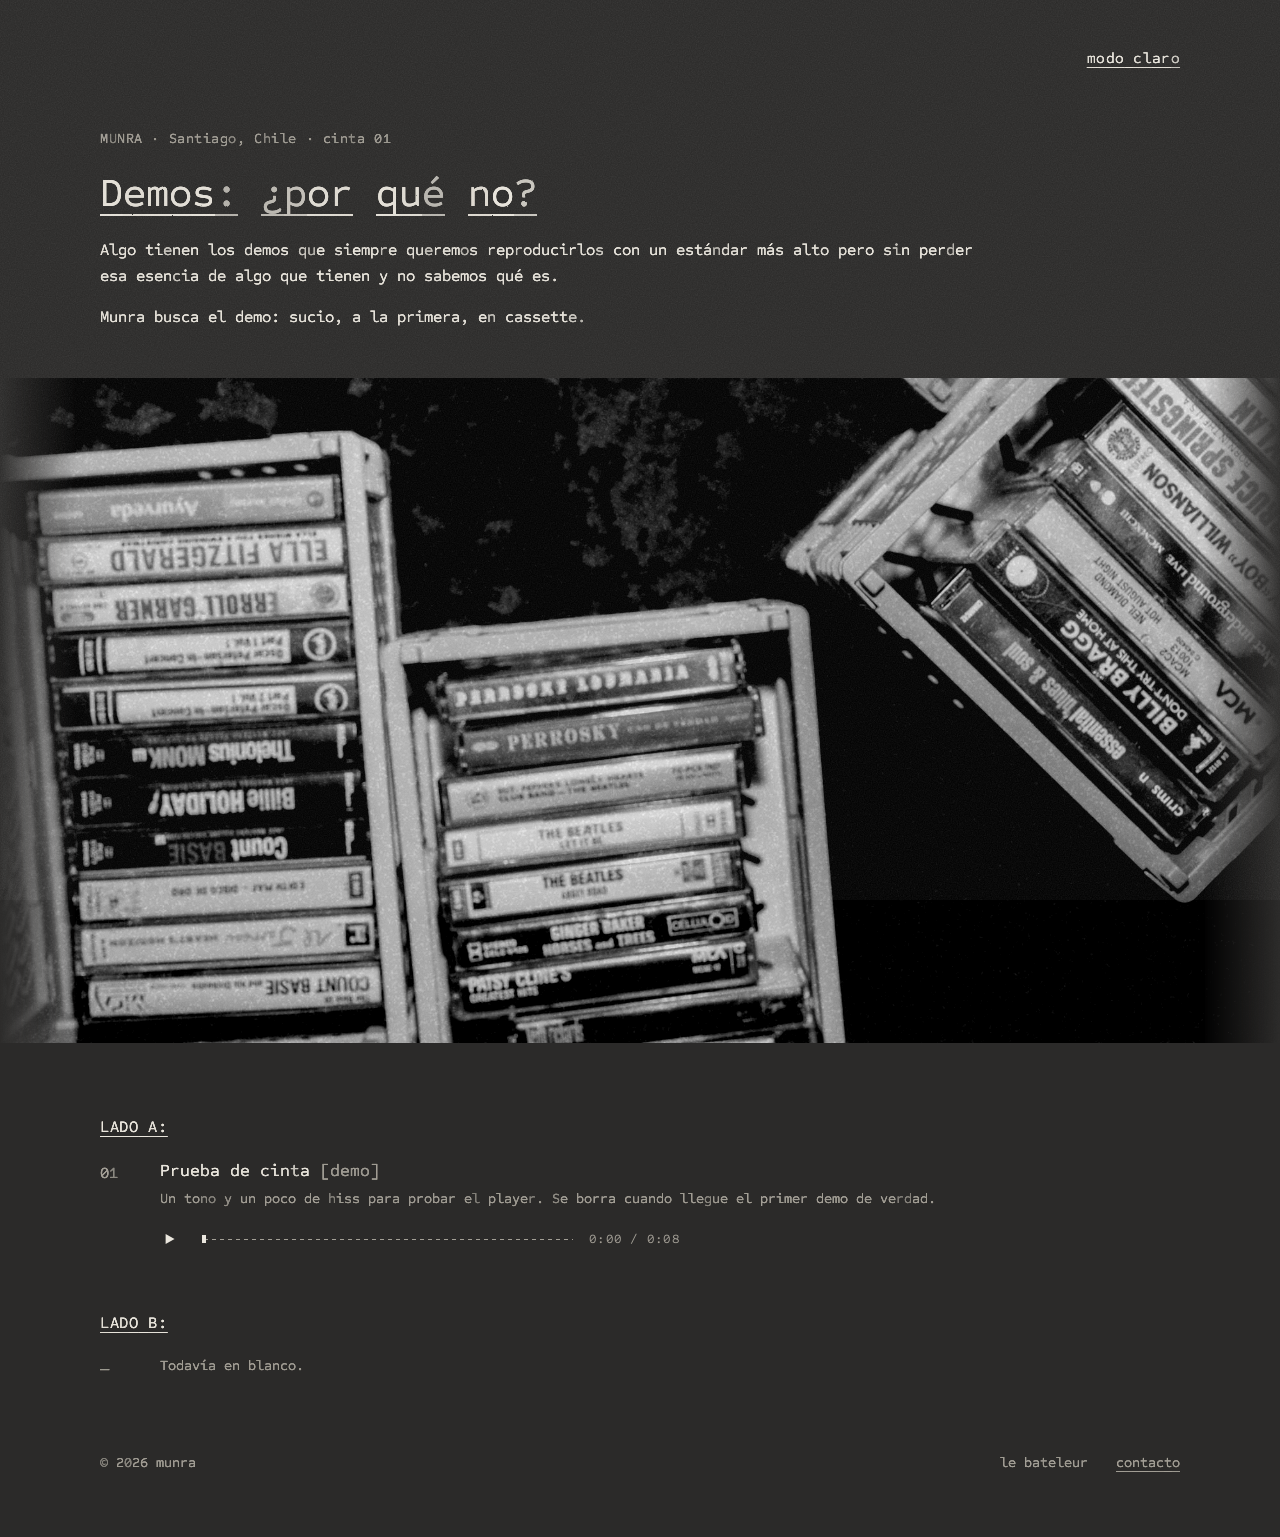
==== commit 10b98648: "Play como ícono, no como palabra Co-Authored-By: Claude Fable 5.1 <noreply@anthropic.com>" ====
--- a/index.html
+++ b/index.html
@@ -19,7 +19,7 @@
 <link rel="preconnect" href="https://fonts.googleapis.com">
 <link rel="preconnect" href="https://fonts.gstatic.com" crossorigin>
 <link rel="stylesheet" href="https://fonts.googleapis.com/css2?family=Sometype+Mono:ital,wght@0,400;0,500;1,400&display=swap">
-<link rel="stylesheet" href="style.css?v=6">
+<link rel="stylesheet" href="style.css?v=7">
 <script src="maquina.js?v=3" defer></script>
 </head>
 <body>
@@ -57,7 +57,10 @@
         <div class="nombre">Prueba de cinta <span class="estado">[demo]</span></div>
         <div class="r">Un tono y un poco de hiss para probar el player. Se borra cuando llegue el primer demo de verdad.</div>
         <div class="player">
-          <button type="button" class="play" aria-label="play Prueba de cinta"><span class="u-chico">play</span></button>
+          <button type="button" class="play" aria-label="play">
+            <svg class="ico ico-play" viewBox="0 0 16 16" aria-hidden="true"><path d="M3 2.2v11.6L13.2 8z"/></svg>
+            <svg class="ico ico-pausa" viewBox="0 0 16 16" aria-hidden="true"><path d="M3.2 2.4h3.4v11.2H3.2zM9.4 2.4h3.4v11.2H9.4z"/></svg>
+          </button>
           <div class="linea" role="slider" tabindex="0" aria-label="posición en la cinta" aria-valuemin="0" aria-valuenow="0"><i class="pos"></i></div>
           <span class="tiempo">0:00 / -:--</span>
         </div>
@@ -86,6 +89,6 @@
 </main>
 
 <script src="tema.js?v=1" defer></script>
-<script src="cinta.js?v=2" defer></script>
+<script src="cinta.js?v=3" defer></script>
 </body>
 </html>
--- a/style.css
+++ b/style.css
@@ -115,15 +115,18 @@
 .tema .estado{ color:var(--gris); }
 .tema .r{ font-size:14px; line-height:1.5; color:var(--gris); }
 
-/* el player chico: play, una línea de progreso y el tiempo. La línea es
+/* el player chico: el ícono de play (o pausa), una línea de progreso y el tiempo. La línea es
    punteada como escrita a máquina; lo ya escuchado se rellena sólido. */
 .player{ display:flex; align-items:center; gap:16px; padding-top:10px; max-width:520px; }
 .play{
-  flex-shrink:0; min-width:52px; min-height:32px;
-  font:inherit; font-size:15px; letter-spacing:.02em;
-  color:var(--tinta); background:transparent; border:0; cursor:pointer;
-  text-align:left; padding:2px 0;
+  flex-shrink:0; width:36px; height:32px; margin-left:-8px;
+  display:flex; align-items:center; justify-content:center;
+  color:var(--tinta); background:transparent; border:0; cursor:pointer; padding:0;
 }
+.play .ico{ width:14px; height:14px; fill:currentColor; display:none; }
+.play .ico-play{ display:block; }
+.tema[data-estado="sonando"] .play .ico-play{ display:none; }
+.tema[data-estado="sonando"] .play .ico-pausa{ display:block; }
 .linea{
   position:relative; flex:1; height:24px; cursor:pointer; touch-action:none;
   background:repeating-linear-gradient(to right, var(--gris) 0 4px, transparent 4px 8px) center / 100% 1px no-repeat;
@@ -170,7 +173,7 @@
   .tema .n{ width:32px; }
   .tema .nombre{ font-size:16px; }
   .tema .r{ font-size:13px; }
-  .play{ min-width:48px; font-size:14px; }
+  .play{ width:32px; }
   .player{ gap:12px; }
   .tiempo{ font-size:12px; }
 }
